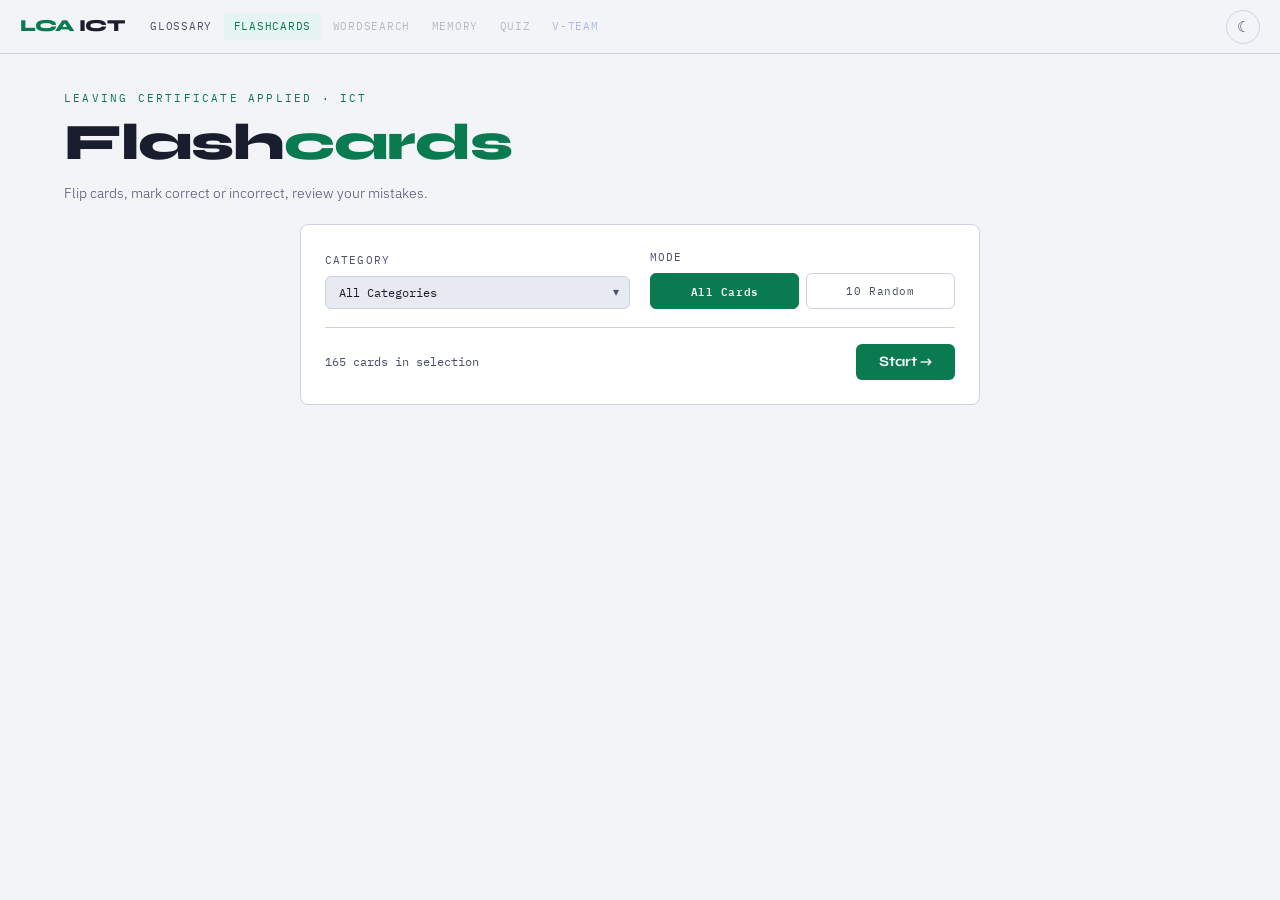
==== flashcards.html @ eb3cdde2 "Add files via upload" ====
<!DOCTYPE html>
<html lang="en" data-theme="dark">
<head>
  <meta charset="UTF-8">
  <meta name="viewport" content="width=device-width, initial-scale=1.0">
  <title>LCA ICT — Flashcards</title>
  <link href="https://fonts.googleapis.com/css2?family=Syne:wght@400;600;700;800&family=IBM+Plex+Mono:wght@400;500&family=IBM+Plex+Sans:wght@300;400;500&display=swap" rel="stylesheet">
  <link rel="stylesheet" href="shared.css">
  <link rel="stylesheet" href="flashcards.css">
  <script>
    (function(){
      const t = localStorage.getItem('lca-ict-theme');
      const d = window.matchMedia('(prefers-color-scheme: dark)').matches;
      document.documentElement.setAttribute('data-theme', t ?? (d ? 'dark' : 'light'));
    })();
  </script>
</head>
<body>

  <!-- ── NAV ── -->
  <nav class="site-nav" id="site-nav">
    <div class="nav-inner">
      <a class="nav-brand" href="index.html"><span class="nav-brand-ict">LCA</span> ICT</a>
      <div class="nav-links" id="nav-links">
        <a href="glossary.html"    class="nav-link">Glossary</a>
        <a href="flashcards.html"  class="nav-link active">Flashcards</a>
        <a href="wordsearch.html"  class="nav-link nav-disabled">Wordsearch</a>
        <a href="memory.html"      class="nav-link nav-disabled">Memory</a>
        <a href="quiz.html"        class="nav-link nav-disabled">Quiz</a>
        <a href="vteam.html"       class="nav-link vteam nav-disabled">V-Team</a>
      </div>
      <button class="theme-toggle" id="theme-toggle" aria-label="Toggle dark/light mode">
        <span class="icon-dark">☀</span>
        <span class="icon-light">☾</span>
      </button>
      <button class="nav-hamburger" id="nav-hamburger" aria-label="Toggle menu">☰</button>
    </div>
  </nav>

  <!-- ── PAGE HEADER ── -->
  <header class="page-header">
    <p class="page-label">Leaving Certificate Applied · ICT</p>
    <h1 class="page-title">Flash<span>cards</span></h1>
    <p class="page-sub">Flip cards, mark correct or incorrect, review your mistakes.</p>
  </header>

  <!-- ── SETUP PANEL ── -->
  <section class="setup-panel" id="setup-panel">
    <div class="setup-row">
      <div class="setup-group">
        <label class="setup-label" for="cat-select">Category</label>
        <div class="select-wrap">
          <select id="cat-select">
            <option value="all">All Categories</option>
          </select>
        </div>
      </div>
      <div class="setup-group">
        <label class="setup-label">Mode</label>
        <div class="mode-btns">
          <button class="mode-btn active" data-mode="all">All Cards</button>
          <button class="mode-btn" data-mode="10">10 Random</button>
        </div>
      </div>
    </div>
    <div class="setup-row setup-row-count">
      <span class="setup-count" id="setup-count">— cards in selection</span>
      <button class="btn-start" id="btn-start">Start →</button>
    </div>
  </section>

  <!-- ── GAME AREA ── -->
  <section class="game-area hidden" id="game-area">

    <div class="progress-wrap">
      <div class="progress-bar" id="progress-bar"></div>
    </div>

    <div class="status-row">
      <span class="status-counter" id="status-counter">1 / 10</span>
      <div class="status-scores">
        <span class="score score-correct">✓ <strong id="score-correct">0</strong></span>
        <span class="score score-wrong">✗ <strong id="score-wrong">0</strong></span>
        <span class="score score-hint" id="hint-score-wrap" title="Hints used">💡 <strong id="score-hints">0</strong></span>
      </div>
    </div>

    <div class="card-stage" id="card-stage">
      <div class="fc-card" id="fc-card" tabindex="0" role="button" aria-label="Flip card">
        <div class="fc-inner" id="fc-inner">

          <!-- FRONT -->
          <div class="fc-face fc-front">
            <div class="fc-category-tag" id="fc-cat-tag"></div>
            <!-- card-type badge: ACRONYM or TERM -->
            <div class="fc-type-badge" id="fc-type-badge"></div>
            <div class="fc-term" id="fc-term"></div>
            <button class="btn-hint" id="btn-hint">💡 Show hint</button>
            <div class="fc-hint-text hidden" id="fc-hint-text"></div>
            <div class="fc-flip-cue">Tap to reveal →</div>
          </div>

          <!-- BACK -->
          <div class="fc-face fc-back">
            <!-- show full term on back for acronym cards -->
            <div class="fc-back-term hidden" id="fc-back-term"></div>
            <div class="fc-def" id="fc-def"></div>
            <div class="fc-flip-cue">Tap to flip back</div>
          </div>

        </div>
      </div>
    </div>

    <div class="action-row">
      <button class="btn-action btn-wrong"   id="btn-wrong">✗ Incorrect</button>
      <div class="nav-btns">
        <button class="btn-nav" id="btn-prev" title="Previous">←</button>
        <button class="btn-nav" id="btn-next" title="Next">→</button>
      </div>
      <button class="btn-action btn-correct" id="btn-correct">✓ Correct</button>
    </div>

    <div class="session-controls">
      <button class="btn-ghost" id="btn-reset">↺ Reset scores</button>
      <button class="btn-ghost" id="btn-new-session">⊞ New session</button>
    </div>

  </section>

  <!-- ── REVIEW PANEL ── -->
  <section class="review-panel hidden" id="review-panel">

    <div class="review-header">
      <h2 class="review-title">Session Complete</h2>
      <div class="review-stats" id="review-stats"></div>
    </div>

    <div class="review-incorrect-wrap" id="review-incorrect-wrap"></div>

    <div class="review-actions">
      <button class="btn-start"  id="btn-retry-wrong">↺ Retry Incorrect</button>
      <button class="btn-ghost"  id="btn-new-session-review">⊞ New Session</button>
      <button class="btn-print"  id="btn-print">⎙ Print Incorrect</button>
    </div>

  </section>

  <!-- ── PRINT AREA ── -->
  <div id="print-area" class="print-area"></div>

  <script src="glossary-data.js"></script>
  <script src="shared.js"></script>
  <script src="flashcards.js"></script>
</body>
</html>
---- shared.css ----
/*
 * shared.css
 * ─────────────────────────────────────────────────────────────
 * LCA ICT — Shared styles: design tokens, nav bar, theme toggle.
 * Loaded by EVERY page alongside its own stylesheet.
 * ─────────────────────────────────────────────────────────────
 */

/* ── TOKENS: DARK ────────────────────────────────────────── */
:root {
  --bg:         #0d0f14;
  --surface:    #161920;
  --surface2:   #1e2230;
  --border:     #2a2f42;
  --accent:     #4fffb0;
  --accent2:    #ff6b6b;
  --accent3:    #6b8cff;
  --text:       #e8eaf2;
  --text-muted: #7a7f94;
  --text-dim:   #4a4f64;
  --shadow:     0 4px 20px rgba(0,0,0,0.4);
  --radius:     8px;
  --nav-bg:     rgba(13,15,20,0.97);
  --nav-h:      54px;

  --mono:    'IBM Plex Mono', monospace;
  --sans:    'IBM Plex Sans', sans-serif;
  --display: 'Syne', sans-serif;
}

/* ── TOKENS: LIGHT ───────────────────────────────────────── */
[data-theme="light"] {
  --bg:         #f2f4f8;
  --surface:    #ffffff;
  --surface2:   #e8eaf2;
  --border:     #ced2e0;
  --accent:     #0a7a50;
  --accent2:    #c0392b;
  --accent3:    #2d4eaa;
  --text:       #1a1d2e;
  --text-muted: #4a4f6a;
  --text-dim:   #8890a8;
  --shadow:     0 4px 20px rgba(0,0,0,0.08);
  --nav-bg:     rgba(242,244,248,0.97);
}

/* ── RESET ───────────────────────────────────────────────── */
*, *::before, *::after { box-sizing: border-box; margin: 0; padding: 0; }
html { scroll-behavior: smooth; }

body {
  background:  var(--bg);
  color:       var(--text);
  font-family: var(--sans);
  font-size:   15px;
  line-height: 1.6;
  min-height:  100vh;
  transition:  background 0.25s, color 0.25s;
  padding-top: var(--nav-h);
}

/* ── SITE NAV ────────────────────────────────────────────── */
.site-nav {
  position:      fixed;
  top: 0; left: 0; right: 0;
  height:        var(--nav-h);
  z-index:       200;
  background:    var(--nav-bg);
  backdrop-filter: blur(12px);
  border-bottom: 1px solid var(--border);
  transition:    background 0.25s, border-color 0.25s;
}

.nav-inner {
  max-width:   1280px;
  margin:      0 auto;
  height:      100%;
  padding:     0 1.25rem;
  display:     flex;
  align-items: center;
  gap:         0.5rem;
}

.nav-brand {
  font-family:     var(--display);
  font-size:       1.05rem;
  font-weight:     800;
  color:           var(--text);
  text-decoration: none;
  letter-spacing:  -0.02em;
  flex-shrink:     0;
  margin-right:    0.5rem;
}
.nav-brand-ict { color: var(--accent); }

.nav-links {
  display: flex;
  gap:     0.15rem;
  flex:    1;
}

.nav-link {
  font-family:     var(--mono);
  font-size:       10.5px;
  letter-spacing:  0.07em;
  text-transform:  uppercase;
  color:           var(--text-muted);
  text-decoration: none;
  padding:         0.3rem 0.6rem;
  border-radius:   4px;
  transition:      color 0.15s, background 0.15s;
  white-space:     nowrap;
}
.nav-link:hover  { color: var(--text); background: var(--surface2); }
.nav-link.active { color: var(--accent); background: rgba(79,255,176,0.08); }

/* V-Team gets a special accent colour */
.nav-link.vteam { color: var(--accent3); }
[data-theme="light"] .nav-link.vteam { color: var(--accent3); }
.nav-link.vteam:hover { color: var(--accent3); background: rgba(107,140,255,0.1); }

/* Disabled / coming-soon links */
.nav-disabled {
  opacity:        0.35;
  cursor:         default;
  pointer-events: none;
}

/* ── THEME TOGGLE ────────────────────────────────────────── */
.theme-toggle {
  width:           34px;
  height:          34px;
  border-radius:   50%;
  border:          1px solid var(--border);
  background:      transparent;
  color:           var(--text-muted);
  cursor:          pointer;
  display:         flex;
  align-items:     center;
  justify-content: center;
  font-size:       15px;
  transition:      all 0.2s;
  flex-shrink:     0;
  margin-left:     0.25rem;
}
.theme-toggle:hover { border-color: var(--accent); color: var(--accent); transform: rotate(20deg); }

.theme-toggle .icon-dark  { display: block; }
.theme-toggle .icon-light { display: none;  }
[data-theme="light"] .theme-toggle .icon-dark  { display: none;  }
[data-theme="light"] .theme-toggle .icon-light { display: block; }

/* ── HAMBURGER ───────────────────────────────────────────── */
.nav-hamburger {
  display:       none;
  background:    transparent;
  border:        1px solid var(--border);
  color:         var(--text-muted);
  cursor:        pointer;
  padding:       0.3rem 0.55rem;
  border-radius: 4px;
  font-size:     15px;
  flex-shrink:   0;
}

/* ── PAGE HEADER ─────────────────────────────────────────── */
.page-header {
  max-width: 1200px;
  margin:    0 auto;
  padding:   2.25rem 1.5rem 1.25rem;
  position:  relative;
}

.page-label {
  font-family:    var(--mono);
  font-size:      11px;
  letter-spacing: 0.2em;
  text-transform: uppercase;
  color:          var(--accent);
  margin-bottom:  0.55rem;
}

.page-title {
  font-family:    var(--display);
  font-size:      clamp(1.9rem, 5vw, 3.2rem);
  font-weight:    800;
  line-height:    1.05;
  letter-spacing: -0.02em;
  color:          var(--text);
}
.page-title span { color: var(--accent); }

.page-sub {
  margin-top:  0.65rem;
  color:       var(--text-muted);
  font-weight: 300;
  font-size:   0.9rem;
  max-width:   480px;
}

/* ── UTILITY ─────────────────────────────────────────────── */
.hidden { display: none !important; }

/* ── SCROLLBAR ───────────────────────────────────────────── */
::-webkit-scrollbar       { width: 5px; }
::-webkit-scrollbar-track { background: var(--bg); }
::-webkit-scrollbar-thumb { background: var(--border); border-radius: 3px; }

/* ── RESPONSIVE NAV ──────────────────────────────────────── */
@media (max-width: 780px) {
  .nav-hamburger { display: flex; }

  .nav-links {
    display:        none;
    position:       absolute;
    top:            var(--nav-h);
    left: 0; right: 0;
    background:     var(--nav-bg);
    border-bottom:  1px solid var(--border);
    flex-direction: column;
    padding:        0.6rem 1.25rem 0.9rem;
    gap:            0.2rem;
    backdrop-filter: blur(12px);
  }
  .nav-links.open { display: flex; }

  .nav-link {
    font-size: 11.5px;
    padding:   0.5rem 0.75rem;
  }
}

/* ── PRINT RESET ─────────────────────────────────────────── */
@media print {
  body            { background: #fff !important; color: #000 !important; padding-top: 0; }
  .site-nav       { display: none !important; }
}
---- flashcards.css ----
/*
 * flashcards.css
 * ─────────────────────────────────────────────────────────────
 * LCA ICT — Flashcards page styles.
 * Requires shared.css for tokens + nav.
 * ─────────────────────────────────────────────────────────────
 */

/* ── SETUP PANEL ─────────────────────────────────────────── */
.setup-panel {
  max-width:      680px;
  margin:         0 auto 2rem;
  padding:        1.5rem;
  background:     var(--surface);
  border:         1px solid var(--border);
  border-radius:  var(--radius);
  display:        flex;
  flex-direction: column;
  gap:            1.1rem;
  width:          calc(100% - 3rem);
}

.setup-row {
  display:     flex;
  gap:         1.25rem;
  flex-wrap:   wrap;
  align-items: flex-end;
}

.setup-row-count {
  justify-content: space-between;
  align-items:     center;
  border-top:      1px solid var(--border);
  padding-top:     1rem;
}

.setup-group {
  display:        flex;
  flex-direction: column;
  gap:            0.4rem;
  flex:           1;
  min-width:      150px;
}

.setup-label {
  font-family:    var(--mono);
  font-size:      11px;
  letter-spacing: 0.1em;
  text-transform: uppercase;
  color:          var(--text-muted);
}

.select-wrap { position: relative; }
.select-wrap::after {
  content:        '▾';
  position:       absolute;
  right:          11px;
  top:            50%;
  transform:      translateY(-50%);
  color:          var(--text-muted);
  pointer-events: none;
  font-size:      12px;
}

select {
  width:         100%;
  background:    var(--surface2);
  border:        1px solid var(--border);
  border-radius: 6px;
  padding:       0.5rem 2rem 0.5rem 0.8rem;
  color:         var(--text);
  font-family:   var(--mono);
  font-size:     12px;
  appearance:    none;
  cursor:        pointer;
  outline:       none;
  transition:    border-color 0.2s;
}
select:focus { border-color: var(--accent); }

.mode-btns { display: flex; gap: 0.4rem; }

.mode-btn {
  flex:           1;
  padding:        0.48rem 0.75rem;
  border-radius:  6px;
  border:         1px solid var(--border);
  background:     transparent;
  color:          var(--text-muted);
  font-family:    var(--mono);
  font-size:      11px;
  letter-spacing: 0.05em;
  cursor:         pointer;
  transition:     all 0.15s;
  white-space:    nowrap;
}
.mode-btn:hover  { border-color: var(--accent); color: var(--accent); }
.mode-btn.active { background: var(--accent); color: var(--bg); border-color: var(--accent); font-weight: 600; }

.setup-count {
  font-family: var(--mono);
  font-size:   12px;
  color:       var(--text-muted);
}

/* ── SHARED BUTTONS ──────────────────────────────────────── */
.btn-start {
  background:    var(--accent);
  color:         var(--bg);
  border:        none;
  border-radius: 6px;
  padding:       0.6rem 1.4rem;
  font-family:   var(--display);
  font-size:     0.9rem;
  font-weight:   700;
  cursor:        pointer;
  transition:    opacity 0.15s, transform 0.15s;
  white-space:   nowrap;
}
.btn-start:hover    { opacity: 0.87; transform: translateY(-1px); }
.btn-start:disabled { opacity: 0.35; cursor: default; transform: none; }

.btn-ghost {
  background:     transparent;
  border:         1px solid var(--border);
  color:          var(--text-muted);
  font-family:    var(--mono);
  font-size:      11px;
  letter-spacing: 0.05em;
  padding:        0.4rem 1rem;
  border-radius:  4px;
  cursor:         pointer;
  transition:     all 0.15s;
  white-space:    nowrap;
}
.btn-ghost:hover { border-color: var(--text-muted); color: var(--text); }

/* ── GAME AREA ───────────────────────────────────────────── */
.game-area {
  max-width: 680px;
  margin:    0 auto;
  padding:   0 1.5rem 3rem;
  width:     100%;
}

/* Progress bar */
.progress-wrap {
  height:        4px;
  background:    var(--surface2);
  border-radius: 2px;
  margin-bottom: 0.9rem;
  overflow:      hidden;
}
.progress-bar {
  height:        100%;
  background:    var(--accent);
  border-radius: 2px;
  transition:    width 0.35s ease;
  width:         0%;
}

/* Status row */
.status-row {
  display:         flex;
  justify-content: space-between;
  align-items:     center;
  margin-bottom:   0.9rem;
}

.status-counter {
  font-family: var(--mono);
  font-size:   13px;
  color:       var(--text-muted);
}

.status-scores { display: flex; gap: 1rem; align-items: center; }

.score {
  font-family: var(--mono);
  font-size:   12px;
  display:     flex;
  align-items: center;
  gap:         3px;
}
.score strong    { font-size: 15px; font-family: var(--display); font-weight: 700; }
.score-correct   { color: #22c55e; }
.score-wrong     { color: var(--accent2); }
.score-hint      { color: var(--accent3); opacity: 0.8; }

/* ── FLASHCARD ───────────────────────────────────────────── */
.card-stage {
  perspective:   1200px;
  margin-bottom: 1.1rem;
}

.fc-card {
  width:    100%;
  height:   300px;
  cursor:   pointer;
  outline:  none;
  -webkit-tap-highlight-color: transparent;
  user-select: none;
}

.fc-inner {
  width:           100%;
  height:          100%;
  position:        relative;
  transform-style: preserve-3d;
  transition:      transform 0.48s cubic-bezier(0.4, 0, 0.2, 1);
  border-radius:   var(--radius);
}

.fc-card.flipped .fc-inner { transform: rotateY(180deg); }

.fc-face {
  position:              absolute;
  inset:                 0;
  border-radius:         var(--radius);
  backface-visibility:   hidden;
  -webkit-backface-visibility: hidden;
  display:               flex;
  flex-direction:        column;
  align-items:           center;
  justify-content:       center;
  padding:               1.75rem;
  text-align:            center;
  background:            var(--surface);
  border:                1px solid var(--border);
  box-shadow:            var(--shadow);
  overflow:              hidden;
}

.fc-back {
  transform:       rotateY(180deg);
  background:      var(--surface2);
  justify-content: flex-start;
  align-items:     flex-start;
  text-align:      left;
  padding:         1.5rem 1.6rem;
  gap:             0.5rem;
}

/* ── CATEGORY TAG (top-left) ──────────────────────────────── */
.fc-category-tag {
  position:       absolute;
  top:            0.85rem;
  left:           0.85rem;
  font-family:    var(--mono);
  font-size:      10px;
  letter-spacing: 0.07em;
  text-transform: uppercase;
  padding:        2px 8px;
  border-radius:  3px;
  border:         1px solid var(--border);
  color:          var(--text-dim);
}

/* ── CARD TYPE BADGE (top-right): ACRONYM or TERM ─────────── */
.fc-type-badge {
  position:       absolute;
  top:            0.85rem;
  right:          0.85rem;
  font-family:    var(--mono);
  font-size:      9px;
  letter-spacing: 0.1em;
  text-transform: uppercase;
  padding:        2px 7px;
  border-radius:  3px;
}
.fc-type-badge.type-acronym {
  color:       var(--accent3);
  border:      1px solid rgba(107,140,255,0.3);
  background:  rgba(107,140,255,0.08);
}
.fc-type-badge.type-concept {
  color:       var(--text-dim);
  border:      1px solid var(--border);
  background:  transparent;
}

/* ── TERM (front face) ────────────────────────────────────── */
.fc-term {
  font-family:    var(--display);
  font-size:      clamp(1.6rem, 5vw, 2.6rem);
  font-weight:    800;
  color:          var(--text);
  line-height:    1.1;
  letter-spacing: -0.02em;
  margin-bottom:  1rem;
}

/* ── HINT ─────────────────────────────────────────────────── */
.btn-hint {
  background:     transparent;
  border:         1px solid var(--border);
  color:          var(--text-muted);
  font-family:    var(--mono);
  font-size:      11px;
  letter-spacing: 0.05em;
  padding:        0.3rem 0.85rem;
  border-radius:  4px;
  cursor:         pointer;
  transition:     all 0.15s;
  margin-bottom:  0.35rem;
}
.btn-hint:hover { border-color: var(--accent3); color: var(--accent3); }

.fc-hint-text {
  font-family:    var(--sans);
  font-size:      13.5px;
  font-weight:    500;
  color:          var(--accent3);
  margin-bottom:  0.25rem;
  max-width:      340px;
  animation:      fadeUp 0.2s ease;
  text-align:     center;
}

/* acronym hint (the full term) — larger since it IS the answer to memorise */
.fc-hint-text.hint-acronym {
  font-family: var(--display);
  font-size:   1.1rem;
  font-weight: 700;
  color:       var(--accent);
}

/* ── BACK FACE ────────────────────────────────────────────── */
.fc-back-term {
  font-family:    var(--display);
  font-size:      1rem;
  font-weight:    700;
  color:          var(--accent);
  margin-bottom:  0.25rem;
  letter-spacing: -0.01em;
}

.fc-def {
  font-family:  var(--sans);
  font-size:    14px;
  color:        var(--text);
  line-height:  1.6;
  font-weight:  300;
  flex:         1;
  overflow-y:   auto;
  width:        100%;
}

/* ── FLIP CUE ─────────────────────────────────────────────── */
.fc-flip-cue {
  position:       absolute;
  bottom:         0.7rem;
  right:          0.85rem;
  font-family:    var(--mono);
  font-size:      9.5px;
  color:          var(--text-dim);
  letter-spacing: 0.05em;
}

/* ── MARKED STATES ────────────────────────────────────────── */
.fc-card.marked-correct .fc-face.fc-front {
  border-color: rgba(34,197,94,0.45);
  box-shadow:   0 0 0 2px rgba(34,197,94,0.12), var(--shadow);
}
.fc-card.marked-wrong .fc-face.fc-front {
  border-color: rgba(239,68,68,0.4);
  box-shadow:   0 0 0 2px rgba(239,68,68,0.1), var(--shadow);
}

/* hint-used indicator on card front corner */
.fc-hint-used-dot {
  position:      absolute;
  bottom:        0.7rem;
  left:          0.85rem;
  font-family:   var(--mono);
  font-size:     9.5px;
  color:         var(--accent3);
  opacity:       0.7;
  letter-spacing: 0.03em;
}

/* ── ACTION BUTTONS ──────────────────────────────────────── */
.action-row {
  display:         flex;
  align-items:     center;
  justify-content: space-between;
  gap:             0.65rem;
  margin-bottom:   0.85rem;
}

.btn-action {
  flex:           1;
  padding:        0.65rem 0.85rem;
  border-radius:  6px;
  border:         2px solid transparent;
  font-family:    var(--display);
  font-size:      0.88rem;
  font-weight:    700;
  cursor:         pointer;
  transition:     all 0.15s;
  letter-spacing: -0.01em;
}

.btn-correct {
  background:   rgba(34,197,94,0.1);
  color:        #22c55e;
  border-color: rgba(34,197,94,0.28);
}
.btn-correct:hover { background: rgba(34,197,94,0.18); border-color: #22c55e; transform: translateY(-1px); }

.btn-wrong {
  background:   rgba(239,68,68,0.09);
  color:        #ef4444;
  border-color: rgba(239,68,68,0.24);
}
.btn-wrong:hover { background: rgba(239,68,68,0.17); border-color: #ef4444; transform: translateY(-1px); }

.nav-btns { display: flex; gap: 0.35rem; }

.btn-nav {
  width:           42px;
  height:          42px;
  border-radius:   6px;
  border:          1px solid var(--border);
  background:      var(--surface);
  color:           var(--text-muted);
  font-size:       17px;
  cursor:          pointer;
  transition:      all 0.15s;
  display:         flex;
  align-items:     center;
  justify-content: center;
}
.btn-nav:hover    { border-color: var(--accent3); color: var(--accent3); }
.btn-nav:disabled { opacity: 0.22; cursor: default; }

/* ── SESSION CONTROLS ────────────────────────────────────── */
.session-controls {
  display:         flex;
  justify-content: center;
  gap:             0.85rem;
}

/* ── REVIEW PANEL ────────────────────────────────────────── */
.review-panel {
  max-width: 680px;
  margin:    0 auto;
  padding:   0 1.5rem 3rem;
  width:     100%;
}

.review-header {
  text-align:    center;
  margin-bottom: 1.75rem;
  padding:       1.75rem;
  background:    var(--surface);
  border:        1px solid var(--border);
  border-radius: var(--radius);
}

.review-title {
  font-family:    var(--display);
  font-size:      1.8rem;
  font-weight:    800;
  color:          var(--text);
  margin-bottom:  0.85rem;
}

.review-stats {
  display:         flex;
  gap:             1.5rem;
  justify-content: center;
  flex-wrap:       wrap;
}

.stat-item {
  font-family: var(--mono);
  font-size:   12px;
  color:       var(--text-muted);
  text-align:  center;
}
.stat-item strong {
  display:       block;
  font-family:   var(--display);
  font-size:     1.9rem;
  font-weight:   800;
  line-height:   1;
  margin-bottom: 3px;
}
.stat-correct strong { color: #22c55e; }
.stat-wrong   strong { color: #ef4444; }
.stat-hints   strong { color: var(--accent3); }
.stat-pct     strong { color: var(--accent); }

/* ── REVIEW SECTION TITLE ────────────────────────────────── */
.review-section-title {
  font-family:    var(--mono);
  font-size:      11px;
  letter-spacing: 0.14em;
  text-transform: uppercase;
  color:          var(--text-muted);
  margin-bottom:  0.85rem;
  display:        flex;
  align-items:    center;
  gap:            0.5rem;
}

.review-badge {
  padding:       2px 8px;
  border-radius: 3px;
  font-size:     10px;
}
.review-badge-wrong {
  background:   rgba(239,68,68,0.1);
  color:        #ef4444;
  border:       1px solid rgba(239,68,68,0.25);
}

/* ── REVIEW CARDS ────────────────────────────────────────── */
.review-cards {
  display:       flex;
  flex-direction: column;
  gap:           0.65rem;
  margin-bottom: 1.75rem;
}

.review-card {
  background:    var(--surface);
  border:        1px solid rgba(239,68,68,0.18);
  border-left:   3px solid #ef4444;
  border-radius: var(--radius);
  padding:       1rem 1.2rem;
}

/* hint-used flag on a review card */
.review-card.hint-used {
  border-left-color: #f97316; /* orange tint when hint was used */
}

.review-card-header {
  display:         flex;
  align-items:     flex-start;
  justify-content: space-between;
  gap:             0.5rem;
  margin-bottom:   0.4rem;
}

.review-card-term {
  font-family:    var(--display);
  font-size:      1rem;
  font-weight:    700;
  color:          var(--text);
  letter-spacing: -0.01em;
}

.review-card-meta {
  display:     flex;
  align-items: center;
  gap:         0.4rem;
  flex-shrink: 0;
}

.review-card-abbr {
  font-family:   var(--mono);
  font-size:     10px;
  color:         var(--accent);
  background:    rgba(79,255,176,0.08);
  border:        1px solid rgba(79,255,176,0.2);
  padding:       1px 6px;
  border-radius: 3px;
}

.review-hint-flag {
  font-family:   var(--mono);
  font-size:     9.5px;
  color:         var(--accent3);
  background:    rgba(107,140,255,0.1);
  border:        1px solid rgba(107,140,255,0.2);
  padding:       1px 6px;
  border-radius: 3px;
  white-space:   nowrap;
}

.review-card-def {
  font-size:   13px;
  color:       var(--text-muted);
  font-weight: 300;
  line-height: 1.55;
}

/* ── REVIEW ACTIONS ──────────────────────────────────────── */
.review-actions {
  display:         flex;
  gap:             0.65rem;
  flex-wrap:       wrap;
  justify-content: center;
}

.btn-print {
  background:     transparent;
  border:         1px solid var(--border);
  color:          var(--text-muted);
  font-family:    var(--mono);
  font-size:      11px;
  letter-spacing: 0.05em;
  padding:        0.48rem 1.1rem;
  border-radius:  4px;
  cursor:         pointer;
  transition:     all 0.15s;
  white-space:    nowrap;
}
.btn-print:hover    { border-color: var(--accent3); color: var(--accent3); }
.btn-print:disabled { opacity: 0.3; cursor: default; }

/* ── PRINT STYLES ────────────────────────────────────────── */
.print-area { display: none; }

@media print {
  body > *:not(.print-area) { display: none !important; }

  .print-area {
    display:    block !important;
    padding:    1.2cm;
    font-family: 'IBM Plex Sans', Georgia, serif;
    color:      #000;
  }

  .print-title {
    font-family:   'Syne', Arial, sans-serif;
    font-size:     20pt;
    font-weight:   800;
    margin-bottom: 0.3cm;
    color:         #000;
  }

  .print-subtitle {
    font-size:     8.5pt;
    color:         #555;
    margin-bottom: 0.8cm;
    font-family:   'IBM Plex Mono', monospace;
  }

  .print-cards {
    display:               grid;
    grid-template-columns: 1fr 1fr;
    gap:                   0.4cm;
  }

  .print-card {
    border:        0.75pt solid #ccc;
    border-radius: 3pt;
    padding:       0.4cm 0.45cm;
    break-inside:  avoid;
    page-break-inside: avoid;
  }

  /* orange left border if hint was used */
  .print-card.hint-used { border-left: 2.5pt solid #f97316; }

  .print-card-term {
    font-family:   'Syne', Arial, sans-serif;
    font-size:     10.5pt;
    font-weight:   800;
    margin-bottom: 0.1cm;
    color:         #000;
  }

  .print-card-abbr {
    font-family:   'IBM Plex Mono', monospace;
    font-size:     8pt;
    color:         #444;
    margin-bottom: 0.12cm;
  }

  .print-card-hint-used {
    font-size:    7.5pt;
    color:        #e07010;
    font-style:   italic;
    margin-bottom: 0.1cm;
  }

  .print-card-def {
    font-size:   8.5pt;
    color:       #333;
    line-height: 1.4;
  }
}

/* ── ANIMATIONS ──────────────────────────────────────────── */
@keyframes fadeUp {
  from { opacity: 0; transform: translateY(5px); }
  to   { opacity: 1; transform: translateY(0); }
}

@keyframes cardIn {
  from { opacity: 0; transform: scale(0.97) translateY(6px); }
  to   { opacity: 1; transform: scale(1) translateY(0); }
}

.fc-card { animation: cardIn 0.22s ease; }

/* ── RESPONSIVE ──────────────────────────────────────────── */
@media (max-width: 500px) {
  .fc-card     { height: 270px; }
  .fc-term     { font-size: 1.5rem; }
  .action-row  { gap: 0.35rem; }
  .btn-action  { font-size: 0.78rem; padding: 0.55rem 0.4rem; }
  .btn-nav     { width: 36px; height: 36px; font-size: 15px; }
  .setup-panel { width: calc(100% - 2rem); }
  .print-cards { grid-template-columns: 1fr; }
  .review-stats { gap: 1rem; }
}
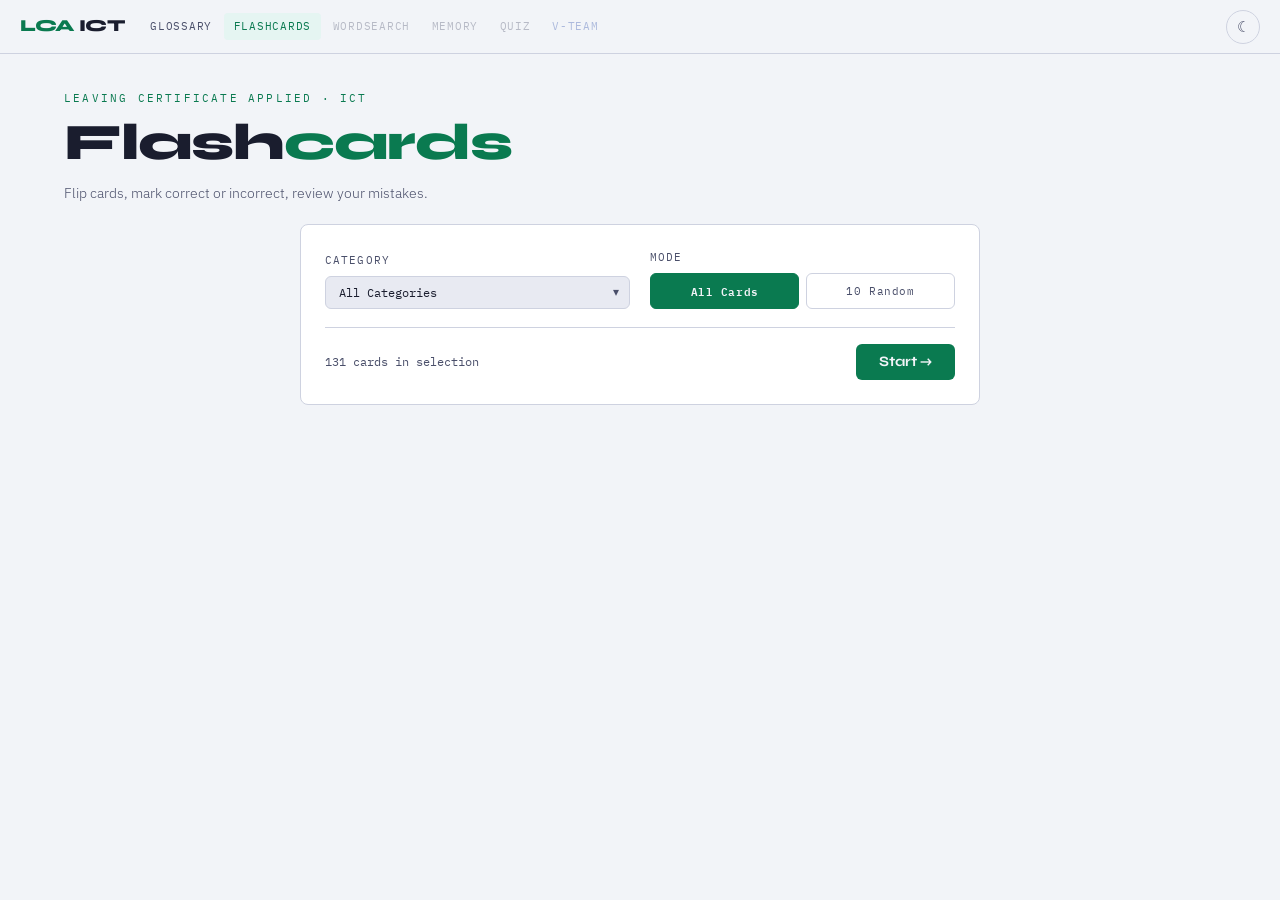
==== commit f54ae4ac: "Add files via upload" ====
--- a/flashcards.html
+++ b/flashcards.html
@@ -7,6 +7,7 @@
   <link href="https://fonts.googleapis.com/css2?family=Syne:wght@400;600;700;800&family=IBM+Plex+Mono:wght@400;500&family=IBM+Plex+Sans:wght@300;400;500&display=swap" rel="stylesheet">
   <link rel="stylesheet" href="shared.css">
   <link rel="stylesheet" href="flashcards.css">
+  <link rel="stylesheet" href="image-utils.css">
   <script>
     (function(){
       const t = localStorage.getItem('lca-ict-theme');
@@ -151,6 +152,7 @@
 
   <script src="glossary-data.js"></script>
   <script src="shared.js"></script>
+  <script src="image-utils.js"></script>
   <script src="flashcards.js"></script>
 </body>
 </html>
--- a/image-utils.css
+++ b/image-utils.css
@@ -0,0 +1,69 @@
+/*
+ * image-utils.css
+ * ─────────────────────────────────────────────────────────────
+ * LCA ICT — Shared image styles.
+ * Loaded by any page that displays card images (glossary, flashcards).
+ * ─────────────────────────────────────────────────────────────
+ */
+
+/* ── GLOSSARY CARD IMAGE ─────────────────────────────────── */
+/*
+ * When a glossary .card gains .card-image-wrap (injected by
+ * injectCardImage), the image appears below the definition.
+ */
+.card.card-image-wrap {
+  /* a little extra bottom padding to breathe */
+  padding-bottom: 0.85rem;
+}
+
+.card .card-img {
+  display:       block;
+  max-width:     100%;
+  max-height:    140px;
+  width:         auto;
+  height:        auto;
+  margin-top:    0.85rem;
+  border-radius: 5px;
+  border:        1px solid var(--border);
+  background:    var(--surface2);
+  object-fit:    contain;
+  /* subtle fade-in */
+  animation:     imgFadeIn 0.3s ease;
+}
+
+/* ── FLASHCARD BACK IMAGE ────────────────────────────────── */
+/*
+ * On the flashcard back face, the image sits between the
+ * term expansion (for acronym cards) and the definition.
+ */
+.fc-back.card-image-wrap {
+  /* back face already has padding — just reserve space */
+  gap: 0.5rem;
+}
+
+.fc-back .card-img {
+  display:       block;
+  max-width:     100%;
+  max-height:    110px;
+  width:         auto;
+  height:        auto;
+  border-radius: 5px;
+  border:        1px solid var(--border);
+  background:    var(--surface);
+  object-fit:    contain;
+  flex-shrink:   0;
+  animation:     imgFadeIn 0.3s ease;
+}
+
+/* ── LIGHT MODE ADJUSTMENTS ──────────────────────────────── */
+[data-theme="light"] .card .card-img,
+[data-theme="light"] .fc-back .card-img {
+  border-color: var(--border);
+  background:   var(--surface2);
+}
+
+/* ── ANIMATION ───────────────────────────────────────────── */
+@keyframes imgFadeIn {
+  from { opacity: 0; transform: translateY(4px); }
+  to   { opacity: 1; transform: translateY(0); }
+}
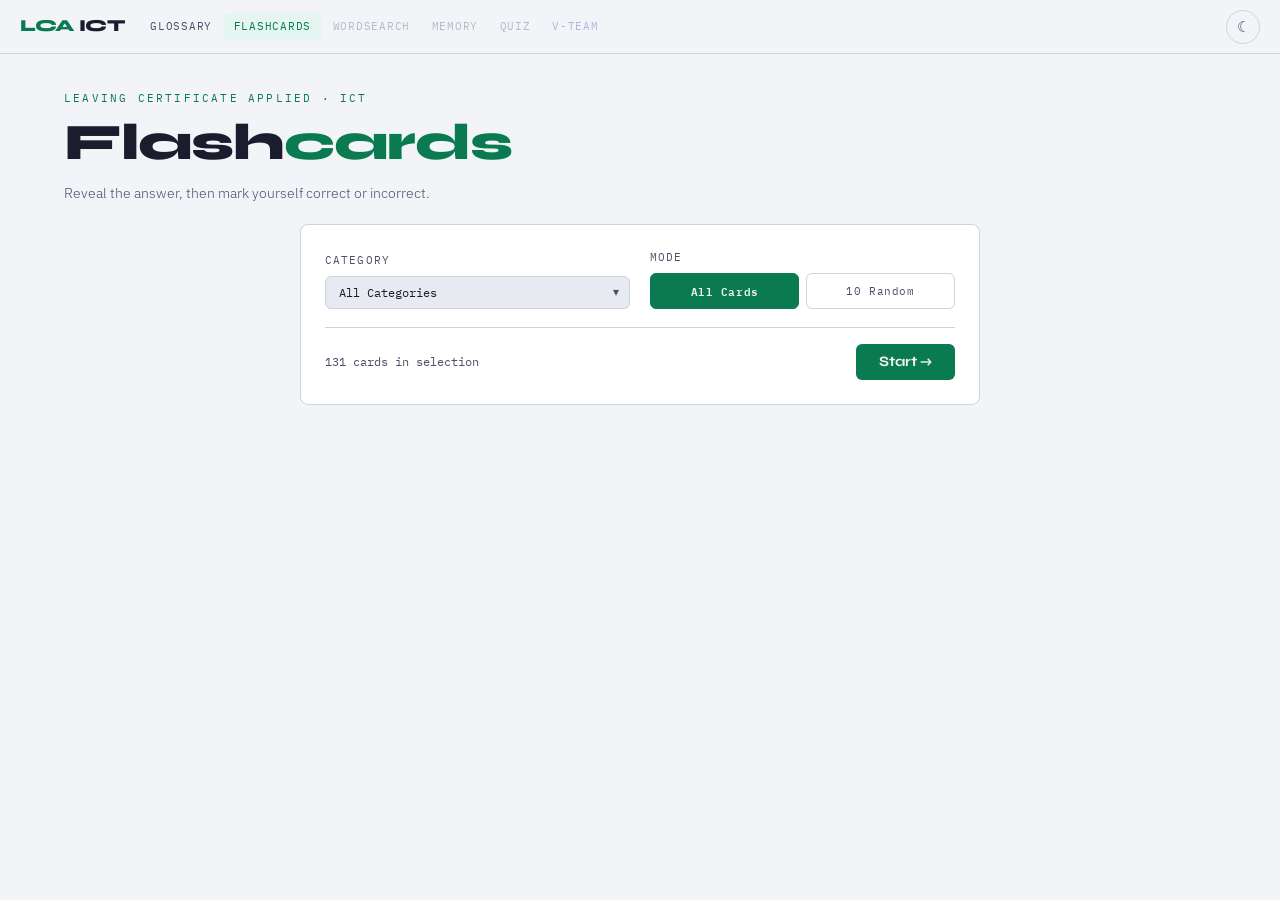
==== commit daaa3a38: "Add files via upload" ====
--- a/flashcards.html
+++ b/flashcards.html
@@ -42,7 +42,7 @@
   <header class="page-header">
     <p class="page-label">Leaving Certificate Applied · ICT</p>
     <h1 class="page-title">Flash<span>cards</span></h1>
-    <p class="page-sub">Flip cards, mark correct or incorrect, review your mistakes.</p>
+    <p class="page-sub">Reveal the answer, then mark yourself correct or incorrect.</p>
   </header>
 
   <!-- ── SETUP PANEL ── -->
@@ -73,55 +73,66 @@
   <!-- ── GAME AREA ── -->
   <section class="game-area hidden" id="game-area">
 
+    <!-- Progress bar -->
     <div class="progress-wrap">
       <div class="progress-bar" id="progress-bar"></div>
     </div>
 
+    <!-- Counter + scores -->
     <div class="status-row">
       <span class="status-counter" id="status-counter">1 / 10</span>
       <div class="status-scores">
         <span class="score score-correct">✓ <strong id="score-correct">0</strong></span>
         <span class="score score-wrong">✗ <strong id="score-wrong">0</strong></span>
-        <span class="score score-hint" id="hint-score-wrap" title="Hints used">💡 <strong id="score-hints">0</strong></span>
+        <span class="score score-hint" title="Hints used">💡 <strong id="score-hints">0</strong></span>
       </div>
     </div>
 
-    <div class="card-stage" id="card-stage">
-      <div class="fc-card" id="fc-card" tabindex="0" role="button" aria-label="Flip card">
+    <!-- ── HINT ROW — wide tap target above the card ── -->
+    <div class="hint-row" id="hint-row">
+      <button class="btn-hint" id="btn-hint">💡 Show hint</button>
+      <div class="fc-hint-text hidden" id="fc-hint-text"></div>
+    </div>
+
+    <!-- ── CARD — purely visual, no tap/click/swipe ── -->
+    <div class="card-stage">
+      <div class="fc-card" id="fc-card">
         <div class="fc-inner" id="fc-inner">
 
           <!-- FRONT -->
           <div class="fc-face fc-front">
             <div class="fc-category-tag" id="fc-cat-tag"></div>
-            <!-- card-type badge: ACRONYM or TERM -->
-            <div class="fc-type-badge" id="fc-type-badge"></div>
-            <div class="fc-term" id="fc-term"></div>
-            <button class="btn-hint" id="btn-hint">💡 Show hint</button>
-            <div class="fc-hint-text hidden" id="fc-hint-text"></div>
-            <div class="fc-flip-cue">Tap to reveal →</div>
+            <div class="fc-type-badge"   id="fc-type-badge"></div>
+            <div class="fc-term"         id="fc-term"></div>
+            <div class="fc-hint-dot hidden" id="fc-hint-dot">💡 hint used</div>
           </div>
 
           <!-- BACK -->
           <div class="fc-face fc-back">
-            <!-- show full term on back for acronym cards -->
             <div class="fc-back-term hidden" id="fc-back-term"></div>
-            <div class="fc-def" id="fc-def"></div>
-            <div class="fc-flip-cue">Tap to flip back</div>
+            <div class="fc-def"             id="fc-def"></div>
           </div>
 
         </div>
       </div>
     </div>
 
-    <div class="action-row">
-      <button class="btn-action btn-wrong"   id="btn-wrong">✗ Incorrect</button>
-      <div class="nav-btns">
-        <button class="btn-nav" id="btn-prev" title="Previous">←</button>
-        <button class="btn-nav" id="btn-next" title="Next">→</button>
-      </div>
-      <button class="btn-action btn-correct" id="btn-correct">✓ Correct</button>
+    <!-- ── FLIP BUTTON — large, clearly labelled ── -->
+    <div class="flip-row">
+      <button class="btn-flip" id="btn-flip">Reveal answer ↓</button>
     </div>
 
+    <!-- ── MARK + NAV BUTTONS ── -->
+    <div class="action-row">
+      <button class="btn-action btn-wrong"   id="btn-wrong"   disabled>✗ Incorrect</button>
+      <div class="nav-btns">
+        <button class="btn-nav" id="btn-prev" title="Previous card">←</button>
+        <button class="btn-nav" id="btn-next" title="Next card">→</button>
+      </div>
+      <button class="btn-action btn-correct" id="btn-correct" disabled>✓ Correct</button>
+    </div>
+
+    <!-- Session controls -->
     <div class="session-controls">
       <button class="btn-ghost" id="btn-reset">↺ Reset scores</button>
       <button class="btn-ghost" id="btn-new-session">⊞ New session</button>
@@ -140,9 +151,9 @@
     <div class="review-incorrect-wrap" id="review-incorrect-wrap"></div>
 
     <div class="review-actions">
-      <button class="btn-start"  id="btn-retry-wrong">↺ Retry Incorrect</button>
-      <button class="btn-ghost"  id="btn-new-session-review">⊞ New Session</button>
-      <button class="btn-print"  id="btn-print">⎙ Print Incorrect</button>
+      <button class="btn-start" id="btn-retry-wrong">↺ Retry Incorrect</button>
+      <button class="btn-ghost" id="btn-new-session-review">⊞ New Session</button>
+      <button class="btn-print" id="btn-print">⎙ Print Incorrect</button>
     </div>
 
   </section>
--- a/flashcards.css
+++ b/flashcards.css
@@ -3,6 +3,15 @@
  * ─────────────────────────────────────────────────────────────
  * LCA ICT — Flashcards page styles.
  * Requires shared.css for tokens + nav.
+ *
+ * Layout order (game area):
+ *   progress bar
+ *   status row (counter + scores)
+ *   hint row       ← full-width, clearly separate from card
+ *   card           ← display only, no interaction
+ *   flip row       ← single "Reveal answer" button
+ *   action row     ← ✗ Incorrect | ← → | ✓ Correct
+ *   session controls
  * ─────────────────────────────────────────────────────────────
  */
 
@@ -148,7 +157,7 @@
   height:        4px;
   background:    var(--surface2);
   border-radius: 2px;
-  margin-bottom: 0.9rem;
+  margin-bottom: 0.85rem;
   overflow:      hidden;
 }
 .progress-bar {
@@ -164,7 +173,7 @@
   display:         flex;
   justify-content: space-between;
   align-items:     center;
-  margin-bottom:   0.9rem;
+  margin-bottom:   0.75rem;
 }
 
 .status-counter {
@@ -185,21 +194,76 @@
 .score strong    { font-size: 15px; font-family: var(--display); font-weight: 700; }
 .score-correct   { color: #22c55e; }
 .score-wrong     { color: var(--accent2); }
-.score-hint      { color: var(--accent3); opacity: 0.8; }
-
-/* ── FLASHCARD ───────────────────────────────────────────── */
+.score-hint      { color: var(--accent3); opacity: 0.85; }
+
+/* ── HINT ROW ────────────────────────────────────────────── */
+/*
+ * Full-width row above the card. Clearly separate from the card.
+ * Large touch target — no risk of accidentally triggering anything else.
+ */
+.hint-row {
+  display:        flex;
+  flex-direction: column;
+  align-items:    center;
+  gap:            0.5rem;
+  margin-bottom:  0.65rem;
+  min-height:     44px; /* always reserves space so card doesn't jump */
+}
+
+.btn-hint {
+  width:          100%;
+  padding:        0.7rem 1rem;
+  background:     var(--surface);
+  border:         1px solid var(--border);
+  border-radius:  var(--radius);
+  color:          var(--text-muted);
+  font-family:    var(--mono);
+  font-size:      12px;
+  letter-spacing: 0.05em;
+  cursor:         pointer;
+  transition:     all 0.15s;
+  text-align:     center;
+}
+.btn-hint:hover          { border-color: var(--accent3); color: var(--accent3); }
+.btn-hint.hint-revealed  { border-color: var(--accent3); color: var(--accent3);
+                           background: rgba(107,140,255,0.06); cursor: default; }
+
+.fc-hint-text {
+  font-family:  var(--sans);
+  font-size:    14px;
+  font-weight:  500;
+  color:        var(--accent3);
+  text-align:   center;
+  width:        100%;
+  padding:      0.5rem 0.75rem;
+  background:   rgba(107,140,255,0.07);
+  border:       1px solid rgba(107,140,255,0.2);
+  border-radius: var(--radius);
+  animation:    fadeUp 0.2s ease;
+}
+
+/* Acronym hint — bigger since it's the full term to memorise */
+.fc-hint-text.hint-acronym {
+  font-family:    var(--display);
+  font-size:      1.1rem;
+  font-weight:    700;
+  color:          var(--accent);
+  background:     rgba(79,255,176,0.07);
+  border-color:   rgba(79,255,176,0.2);
+}
+
+/* ── CARD — display only ─────────────────────────────────── */
 .card-stage {
   perspective:   1200px;
-  margin-bottom: 1.1rem;
+  margin-bottom: 0.65rem;
 }
 
 .fc-card {
-  width:    100%;
-  height:   300px;
-  cursor:   pointer;
-  outline:  none;
-  -webkit-tap-highlight-color: transparent;
-  user-select: none;
+  width:       100%;
+  height:      240px;
+  /* no cursor, no pointer events — purely visual */
+  pointer-events: none;
+  user-select:    none;
 }
 
 .fc-inner {
@@ -214,21 +278,21 @@
 .fc-card.flipped .fc-inner { transform: rotateY(180deg); }
 
 .fc-face {
-  position:              absolute;
-  inset:                 0;
-  border-radius:         var(--radius);
-  backface-visibility:   hidden;
+  position:            absolute;
+  inset:               0;
+  border-radius:       var(--radius);
+  backface-visibility: hidden;
   -webkit-backface-visibility: hidden;
-  display:               flex;
-  flex-direction:        column;
-  align-items:           center;
-  justify-content:       center;
-  padding:               1.75rem;
-  text-align:            center;
-  background:            var(--surface);
-  border:                1px solid var(--border);
-  box-shadow:            var(--shadow);
-  overflow:              hidden;
+  display:             flex;
+  flex-direction:      column;
+  align-items:         center;
+  justify-content:     center;
+  padding:             1.5rem 1.75rem;
+  text-align:          center;
+  background:          var(--surface);
+  border:              1px solid var(--border);
+  box-shadow:          var(--shadow);
+  overflow:            hidden;
 }
 
 .fc-back {
@@ -237,15 +301,15 @@
   justify-content: flex-start;
   align-items:     flex-start;
   text-align:      left;
-  padding:         1.5rem 1.6rem;
-  gap:             0.5rem;
+  padding:         1.25rem 1.5rem;
+  gap:             0.4rem;
 }
 
 /* ── CATEGORY TAG (top-left) ──────────────────────────────── */
 .fc-category-tag {
   position:       absolute;
-  top:            0.85rem;
-  left:           0.85rem;
+  top:            0.75rem;
+  left:           0.75rem;
   font-family:    var(--mono);
   font-size:      10px;
   letter-spacing: 0.07em;
@@ -256,11 +320,11 @@
   color:          var(--text-dim);
 }
 
-/* ── CARD TYPE BADGE (top-right): ACRONYM or TERM ─────────── */
+/* ── TYPE BADGE (top-right) ───────────────────────────────── */
 .fc-type-badge {
   position:       absolute;
-  top:            0.85rem;
-  right:          0.85rem;
+  top:            0.75rem;
+  right:          0.75rem;
   font-family:    var(--mono);
   font-size:      9px;
   letter-spacing: 0.1em;
@@ -269,115 +333,105 @@
   border-radius:  3px;
 }
 .fc-type-badge.type-acronym {
-  color:       var(--accent3);
-  border:      1px solid rgba(107,140,255,0.3);
-  background:  rgba(107,140,255,0.08);
+  color:      var(--accent3);
+  border:     1px solid rgba(107,140,255,0.3);
+  background: rgba(107,140,255,0.08);
 }
 .fc-type-badge.type-concept {
-  color:       var(--text-dim);
-  border:      1px solid var(--border);
-  background:  transparent;
-}
-
-/* ── TERM (front face) ────────────────────────────────────── */
+  color:      var(--text-dim);
+  border:     1px solid var(--border);
+  background: transparent;
+}
+
+/* ── TERM (front) ─────────────────────────────────────────── */
 .fc-term {
   font-family:    var(--display);
-  font-size:      clamp(1.6rem, 5vw, 2.6rem);
+  font-size:      clamp(1.7rem, 6vw, 2.8rem);
   font-weight:    800;
   color:          var(--text);
   line-height:    1.1;
   letter-spacing: -0.02em;
-  margin-bottom:  1rem;
-}
-
-/* ── HINT ─────────────────────────────────────────────────── */
-.btn-hint {
-  background:     transparent;
-  border:         1px solid var(--border);
-  color:          var(--text-muted);
-  font-family:    var(--mono);
-  font-size:      11px;
-  letter-spacing: 0.05em;
-  padding:        0.3rem 0.85rem;
-  border-radius:  4px;
-  cursor:         pointer;
-  transition:     all 0.15s;
-  margin-bottom:  0.35rem;
-}
-.btn-hint:hover { border-color: var(--accent3); color: var(--accent3); }
-
-.fc-hint-text {
-  font-family:    var(--sans);
-  font-size:      13.5px;
-  font-weight:    500;
+}
+
+/* ── HINT USED DOT (front, bottom-left) ──────────────────── */
+.fc-hint-dot {
+  position:       absolute;
+  bottom:         0.65rem;
+  left:           0.75rem;
+  font-family:    var(--mono);
+  font-size:      9.5px;
   color:          var(--accent3);
-  margin-bottom:  0.25rem;
-  max-width:      340px;
-  animation:      fadeUp 0.2s ease;
-  text-align:     center;
-}
-
-/* acronym hint (the full term) — larger since it IS the answer to memorise */
-.fc-hint-text.hint-acronym {
-  font-family: var(--display);
-  font-size:   1.1rem;
-  font-weight: 700;
-  color:       var(--accent);
-}
-
-/* ── BACK FACE ────────────────────────────────────────────── */
+  opacity:        0.75;
+  letter-spacing: 0.03em;
+}
+
+/* ── MARKED STATES ────────────────────────────────────────── */
+.fc-card.marked-correct .fc-face.fc-front {
+  border-color: rgba(34,197,94,0.45);
+  box-shadow:   0 0 0 2px rgba(34,197,94,0.12), var(--shadow);
+}
+.fc-card.marked-wrong .fc-face.fc-front {
+  border-color: rgba(239,68,68,0.4);
+  box-shadow:   0 0 0 2px rgba(239,68,68,0.1), var(--shadow);
+}
+
+/* ── BACK FACE CONTENT ────────────────────────────────────── */
 .fc-back-term {
   font-family:    var(--display);
   font-size:      1rem;
   font-weight:    700;
   color:          var(--accent);
-  margin-bottom:  0.25rem;
   letter-spacing: -0.01em;
+  flex-shrink:    0;
 }
 
 .fc-def {
   font-family:  var(--sans);
-  font-size:    14px;
+  font-size:    13.5px;
   color:        var(--text);
   line-height:  1.6;
   font-weight:  300;
-  flex:         1;
   overflow-y:   auto;
   width:        100%;
-}
-
-/* ── FLIP CUE ─────────────────────────────────────────────── */
-.fc-flip-cue {
-  position:       absolute;
-  bottom:         0.7rem;
-  right:          0.85rem;
-  font-family:    var(--mono);
-  font-size:      9.5px;
-  color:          var(--text-dim);
+  flex:         1;
+}
+
+/* ── FLIP ROW ────────────────────────────────────────────── */
+/*
+ * Large, obvious button below the card.
+ * Changes label once flipped.
+ */
+.flip-row {
+  margin-bottom: 0.75rem;
+}
+
+.btn-flip {
+  width:          100%;
+  padding:        0.85rem 1rem;
+  background:     var(--surface2);
+  border:         1px solid var(--border);
+  border-radius:  var(--radius);
+  color:          var(--text);
+  font-family:    var(--display);
+  font-size:      1rem;
+  font-weight:    700;
+  cursor:         pointer;
+  transition:     all 0.15s;
+  letter-spacing: -0.01em;
+}
+.btn-flip:hover { background: var(--surface); border-color: var(--accent3); color: var(--accent3); }
+
+/* Once flipped, flip button shows "Hide answer ↑" in a subtler style */
+.btn-flip.is-flipped {
+  color:        var(--text-muted);
+  font-weight:  400;
+  font-family:  var(--mono);
+  font-size:    11px;
   letter-spacing: 0.05em;
-}
-
-/* ── MARKED STATES ────────────────────────────────────────── */
-.fc-card.marked-correct .fc-face.fc-front {
-  border-color: rgba(34,197,94,0.45);
-  box-shadow:   0 0 0 2px rgba(34,197,94,0.12), var(--shadow);
-}
-.fc-card.marked-wrong .fc-face.fc-front {
-  border-color: rgba(239,68,68,0.4);
-  box-shadow:   0 0 0 2px rgba(239,68,68,0.1), var(--shadow);
-}
-
-/* hint-used indicator on card front corner */
-.fc-hint-used-dot {
-  position:      absolute;
-  bottom:        0.7rem;
-  left:          0.85rem;
-  font-family:   var(--mono);
-  font-size:     9.5px;
-  color:         var(--accent3);
-  opacity:       0.7;
-  letter-spacing: 0.03em;
-}
+  background:   transparent;
+  border-color: var(--border);
+}
+.btn-flip.is-flipped:hover { border-color: var(--text-muted); color: var(--text); }
 
 /* ── ACTION BUTTONS ──────────────────────────────────────── */
 .action-row {
@@ -390,7 +444,7 @@
 
 .btn-action {
   flex:           1;
-  padding:        0.65rem 0.85rem;
+  padding:        0.7rem 0.85rem;
   border-radius:  6px;
   border:         2px solid transparent;
   font-family:    var(--display);
@@ -401,19 +455,34 @@
   letter-spacing: -0.01em;
 }
 
+/* Disabled state — waiting for card to be revealed */
+.btn-action:disabled {
+  opacity:       0.3;
+  cursor:        default;
+  transform:     none !important;
+}
+
 .btn-correct {
   background:   rgba(34,197,94,0.1);
   color:        #22c55e;
   border-color: rgba(34,197,94,0.28);
 }
-.btn-correct:hover { background: rgba(34,197,94,0.18); border-color: #22c55e; transform: translateY(-1px); }
+.btn-correct:not(:disabled):hover {
+  background:   rgba(34,197,94,0.18);
+  border-color: #22c55e;
+  transform:    translateY(-1px);
+}
 
 .btn-wrong {
   background:   rgba(239,68,68,0.09);
   color:        #ef4444;
   border-color: rgba(239,68,68,0.24);
 }
-.btn-wrong:hover { background: rgba(239,68,68,0.17); border-color: #ef4444; transform: translateY(-1px); }
+.btn-wrong:not(:disabled):hover {
+  background:   rgba(239,68,68,0.17);
+  border-color: #ef4444;
+  transform:    translateY(-1px);
+}
 
 .nav-btns { display: flex; gap: 0.35rem; }
 
@@ -492,7 +561,6 @@
 .stat-hints   strong { color: var(--accent3); }
 .stat-pct     strong { color: var(--accent); }
 
-/* ── REVIEW SECTION TITLE ────────────────────────────────── */
 .review-section-title {
   font-family:    var(--mono);
   font-size:      11px;
@@ -516,12 +584,11 @@
   border:       1px solid rgba(239,68,68,0.25);
 }
 
-/* ── REVIEW CARDS ────────────────────────────────────────── */
 .review-cards {
-  display:       flex;
+  display:        flex;
   flex-direction: column;
-  gap:           0.65rem;
-  margin-bottom: 1.75rem;
+  gap:            0.65rem;
+  margin-bottom:  1.75rem;
 }
 
 .review-card {
@@ -531,11 +598,7 @@
   border-radius: var(--radius);
   padding:       1rem 1.2rem;
 }
-
-/* hint-used flag on a review card */
-.review-card.hint-used {
-  border-left-color: #f97316; /* orange tint when hint was used */
-}
+.review-card.hint-used { border-left-color: #f97316; }
 
 .review-card-header {
   display:         flex;
@@ -588,7 +651,6 @@
   line-height: 1.55;
 }
 
-/* ── REVIEW ACTIONS ──────────────────────────────────────── */
 .review-actions {
   display:         flex;
   gap:             0.65rem;
@@ -630,7 +692,6 @@
     font-size:     20pt;
     font-weight:   800;
     margin-bottom: 0.3cm;
-    color:         #000;
   }
 
   .print-subtitle {
@@ -654,7 +715,6 @@
     page-break-inside: avoid;
   }
 
-  /* orange left border if hint was used */
   .print-card.hint-used { border-left: 2.5pt solid #f97316; }
 
   .print-card-term {
@@ -662,7 +722,6 @@
     font-size:     10.5pt;
     font-weight:   800;
     margin-bottom: 0.1cm;
-    color:         #000;
   }
 
   .print-card-abbr {
@@ -673,9 +732,9 @@
   }
 
   .print-card-hint-used {
-    font-size:    7.5pt;
-    color:        #e07010;
-    font-style:   italic;
+    font-size:     7.5pt;
+    color:         #e07010;
+    font-style:    italic;
     margin-bottom: 0.1cm;
   }
 
@@ -701,11 +760,10 @@
 
 /* ── RESPONSIVE ──────────────────────────────────────────── */
 @media (max-width: 500px) {
-  .fc-card     { height: 270px; }
+  .fc-card     { height: 210px; }
   .fc-term     { font-size: 1.5rem; }
-  .action-row  { gap: 0.35rem; }
-  .btn-action  { font-size: 0.78rem; padding: 0.55rem 0.4rem; }
-  .btn-nav     { width: 36px; height: 36px; font-size: 15px; }
+  .btn-action  { font-size: 0.78rem; padding: 0.6rem 0.4rem; }
+  .btn-nav     { width: 38px; height: 38px; font-size: 15px; }
   .setup-panel { width: calc(100% - 2rem); }
   .print-cards { grid-template-columns: 1fr; }
   .review-stats { gap: 1rem; }
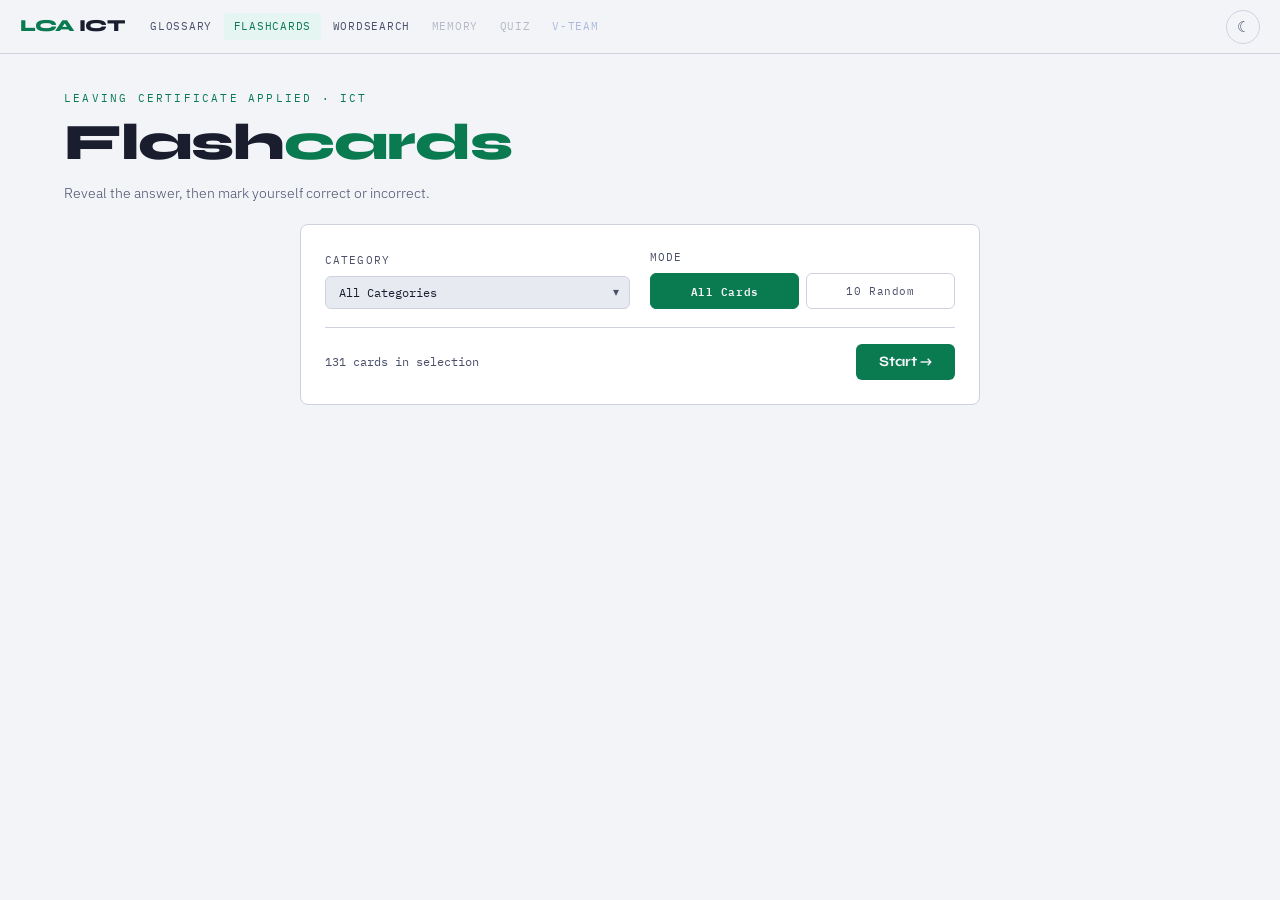
==== commit 338ce70e: "Add files via upload" ====
--- a/flashcards.html
+++ b/flashcards.html
@@ -25,7 +25,7 @@
       <div class="nav-links" id="nav-links">
         <a href="glossary.html"    class="nav-link">Glossary</a>
         <a href="flashcards.html"  class="nav-link active">Flashcards</a>
-        <a href="wordsearch.html"  class="nav-link nav-disabled">Wordsearch</a>
+        <a href="wordsearch.html"  class="nav-link">Wordsearch</a>
         <a href="memory.html"      class="nav-link nav-disabled">Memory</a>
         <a href="quiz.html"        class="nav-link nav-disabled">Quiz</a>
         <a href="vteam.html"       class="nav-link vteam nav-disabled">V-Team</a>
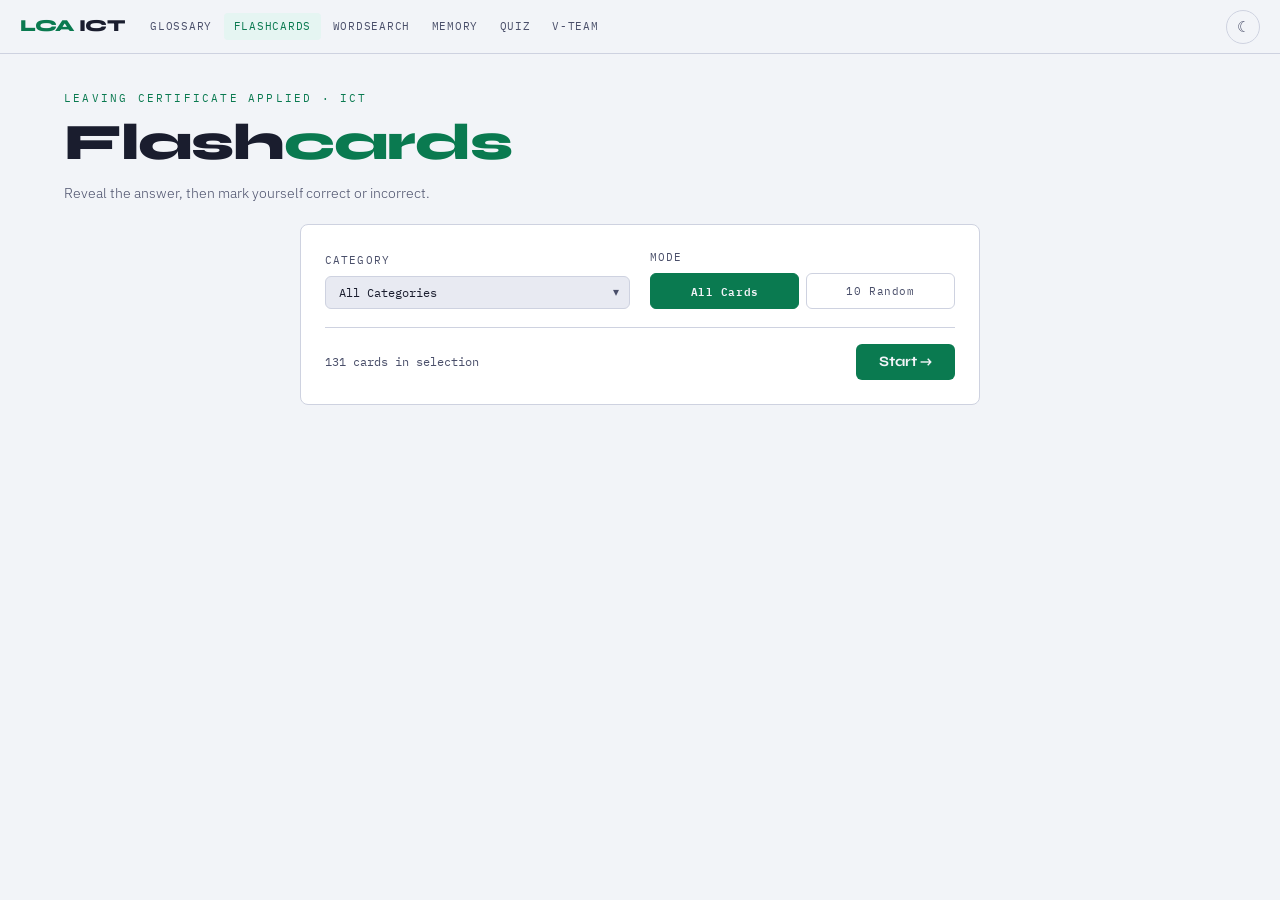
==== commit 6be9b32f: "Add files via upload" ====
--- a/flashcards.html
+++ b/flashcards.html
@@ -26,9 +26,9 @@
         <a href="glossary.html"    class="nav-link">Glossary</a>
         <a href="flashcards.html"  class="nav-link active">Flashcards</a>
         <a href="wordsearch.html"  class="nav-link">Wordsearch</a>
-        <a href="memory.html"      class="nav-link nav-disabled">Memory</a>
-        <a href="quiz.html"        class="nav-link nav-disabled">Quiz</a>
-        <a href="vteam.html"       class="nav-link vteam nav-disabled">V-Team</a>
+        <a href="memory.html"      class="nav-link">Memory</a>
+        <a href="quiz.html"        class="nav-link">Quiz</a>
+        <a href="vteam.html"       class="nav-link">V-Team</a>
       </div>
       <button class="theme-toggle" id="theme-toggle" aria-label="Toggle dark/light mode">
         <span class="icon-dark">☀</span>
